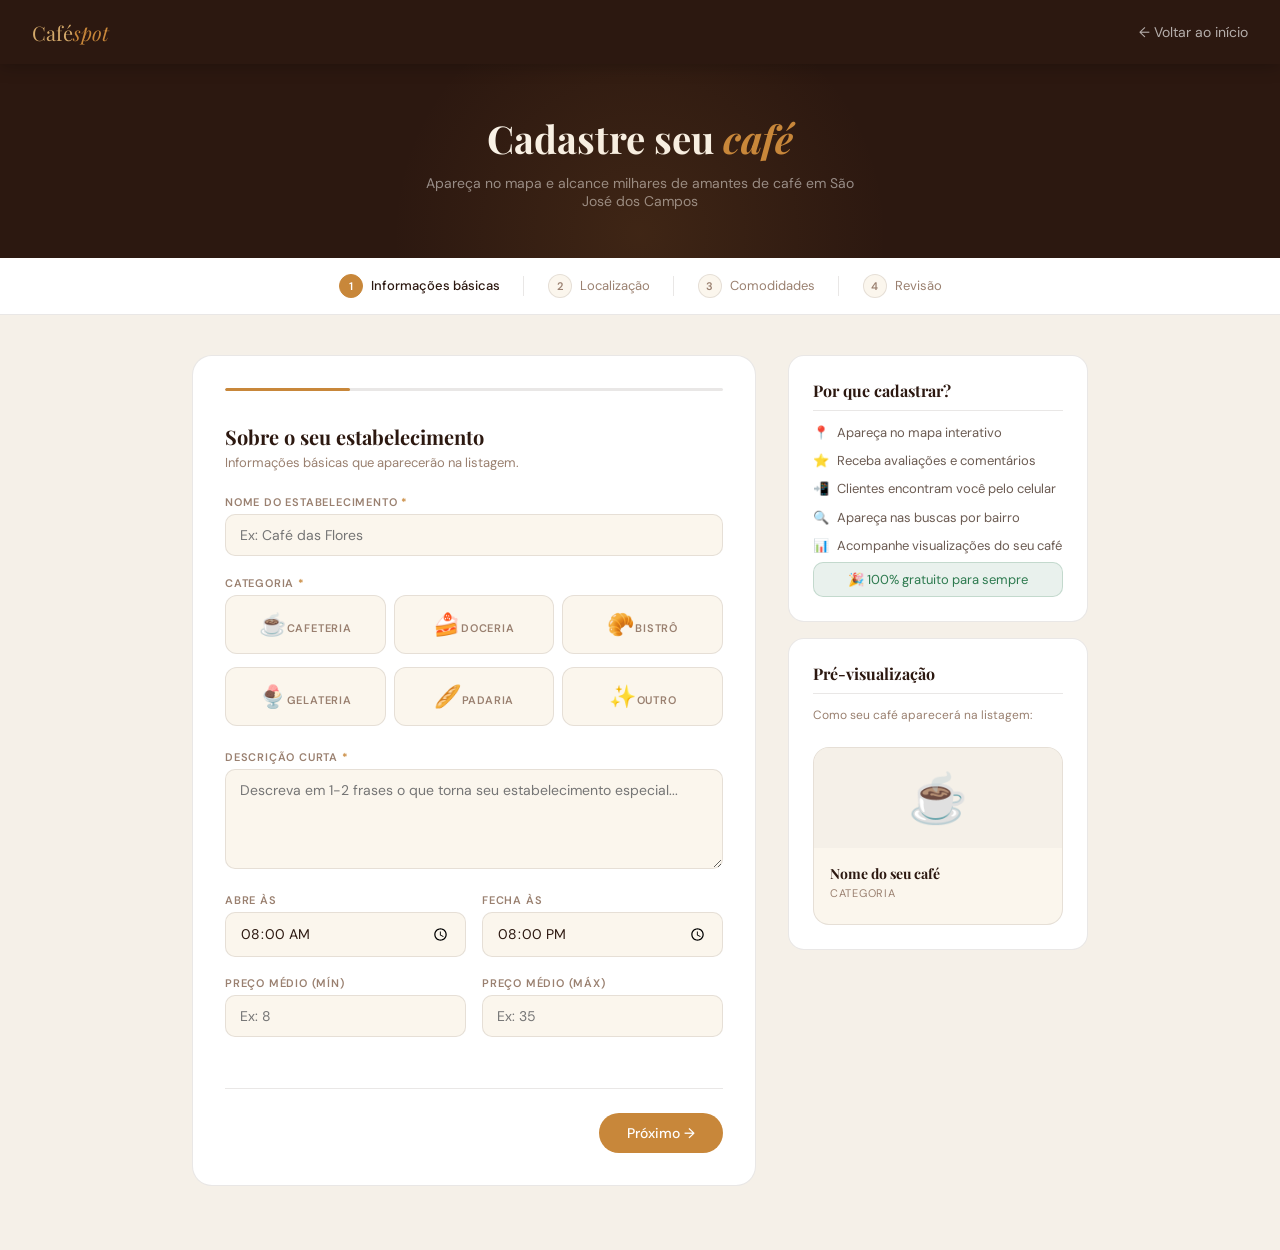
==== cadastro.html @ d33507e1 "joguei aqui algumas coisas deem uma olhada, podemos ver depois como organizar melhor o código, mas j" ====
<!DOCTYPE html>
<html lang="pt-BR">
<head>
  <meta charset="UTF-8"/>
  <meta name="viewport" content="width=device-width, initial-scale=1.0"/>
  <title>Amantes de Café — Cadastrar Café</title>
  <link href="https://fonts.googleapis.com/css2?family=Playfair+Display:ital,wght@0,400;0,700;1,400&family=DM+Sans:wght@300;400;500&display=swap" rel="stylesheet"/>
  <style>
    *, *::before, *::after { margin:0; padding:0; box-sizing:border-box; }
    :root {
      --cream:#F5F0E8; --espresso:#2C1810; --caramel:#C8873A;
      --latte:#D4A96A; --foam:#FBF6ED; --bark:#6B3D1E;
      --muted:#9A8070; --border:rgba(44,24,16,.10);
    }
    body { font-family:'DM Sans',sans-serif; background:var(--cream); color:var(--espresso); min-height:100vh; }

    /* HEADER */
    header {
      background:var(--espresso); height:64px; padding:0 2rem;
      display:flex; align-items:center; justify-content:space-between;
      position:sticky; top:0; z-index:100; box-shadow:0 2px 16px rgba(0,0,0,.25);
    }
    .logo { font-family:'Playfair Display',serif; font-size:20px; color:var(--latte); text-decoration:none; }
    .logo span { color:var(--caramel); font-style:italic; }
    .btn-back { color:rgba(255,255,255,.65); background:none; border:none; font-family:'DM Sans',sans-serif; font-size:14px; cursor:pointer; display:flex; align-items:center; gap:6px; transition:color .2s; text-decoration:none; }
    .btn-back:hover { color:var(--latte); }

    /* HERO */
    .page-hero {
      background:var(--espresso); padding:3rem 2rem;
      text-align:center; position:relative; overflow:hidden;
    }
    .page-hero::before {
      content:''; position:absolute; top:-80px; left:50%;
      transform:translateX(-50%); width:500px; height:500px;
      background:radial-gradient(circle,rgba(200,135,58,.12) 0%,transparent 70%);
      pointer-events:none;
    }
    .page-hero h1 { font-family:'Playfair Display',serif; font-size:clamp(1.6rem,4vw,2.4rem); color:var(--foam); margin-bottom:.6rem; }
    .page-hero h1 em { color:var(--caramel); font-style:italic; }
    .page-hero p   { color:rgba(255,255,255,.50); font-size:14px; max-width:440px; margin:0 auto; }

    /* STEPS */
    .steps-bar {
      background:#fff; border-bottom:1px solid var(--border);
      padding:1rem 2rem; display:flex; justify-content:center; gap:0;
    }
    .step {
      display:flex; align-items:center; gap:8px;
      font-size:13px; color:var(--muted); padding:0 1.5rem;
      position:relative;
    }
    .step:not(:last-child)::after {
      content:''; position:absolute; right:0; top:50%;
      transform:translateY(-50%); width:1px; height:20px;
      background:var(--border);
    }
    .step-num {
      width:24px; height:24px; border-radius:50%;
      display:flex; align-items:center; justify-content:center;
      font-size:11px; font-weight:600; flex-shrink:0;
      background:var(--foam); border:1px solid var(--border);
      color:var(--muted); transition:all .3s;
    }
    .step.active .step-num  { background:var(--caramel); color:#fff; border-color:var(--caramel); }
    .step.active            { color:var(--espresso); font-weight:500; }
    .step.done .step-num    { background:var(--bark); color:#fff; border-color:var(--bark); }

    /* LAYOUT */
    .page-layout {
      max-width:960px; margin:0 auto;
      padding:2.5rem 2rem 4rem;
      display:grid; grid-template-columns:1fr 300px; gap:2rem;
    }
    @media(max-width:740px){ .page-layout{ grid-template-columns:1fr; } }

    /* CARD DO FORM */
    .form-card {
      background:#fff; border:1px solid var(--border);
      border-radius:20px; padding:2rem; overflow:hidden;
    }

    /* Seções do form */
    .form-section { display:none; animation:fadeUp .3s ease; }
    .form-section.active { display:block; }
    .section-head { margin-bottom:1.5rem; }
    .section-head h2 { font-family:'Playfair Display',serif; font-size:1.25rem; margin-bottom:.3rem; }
    .section-head p  { font-size:13px; color:var(--muted); }

    /* Campos */
    .form-group { margin-bottom:1.2rem; }
    .form-group label { display:block; font-size:11px; font-weight:600; text-transform:uppercase; letter-spacing:.8px; color:var(--muted); margin-bottom:5px; }
    .form-group label span { color:var(--caramel); }
    .form-group input,
    .form-group select,
    .form-group textarea {
      width:100%; padding:11px 14px; border:1px solid var(--border);
      border-radius:10px; font-family:'DM Sans',sans-serif; font-size:14px;
      color:var(--espresso); background:var(--foam); outline:none;
      transition:border-color .2s, background .2s;
    }
    .form-group input:focus,
    .form-group select:focus,
    .form-group textarea:focus { border-color:var(--caramel); background:#fff; }
    .form-group textarea { resize:vertical; min-height:100px; }
    .form-group select    { appearance:none; cursor:pointer; background-image:url("data:image/svg+xml,%3Csvg xmlns='http://www.w3.org/2000/svg' width='12' height='8' viewBox='0 0 12 8'%3E%3Cpath d='M1 1l5 5 5-5' stroke='%239A8070' stroke-width='1.5' fill='none'/%3E%3C/svg%3E"); background-repeat:no-repeat; background-position:right 14px center; padding-right:36px; }

    .form-row   { display:grid; grid-template-columns:1fr 1fr; gap:1rem; }
    .form-row-3 { display:grid; grid-template-columns:1fr 1fr 1fr; gap:1rem; }
    @media(max-width:600px){ .form-row,.form-row-3{ grid-template-columns:1fr; } }

    /* Seletor de categoria */
    .cat-grid { display:grid; grid-template-columns:repeat(3,1fr); gap:8px; }
    .cat-opt  { display:none; }
    .cat-label {
      display:flex; flex-direction:column; align-items:center; gap:5px;
      padding:14px 10px; border-radius:12px; cursor:pointer;
      border:1px solid var(--border); background:var(--foam);
      font-size:12px; color:var(--muted); text-align:center;
      transition:all .2s; user-select:none;
    }
    .cat-label span { font-size:22px; }
    .cat-opt:checked + .cat-label {
      border-color:var(--caramel); background:rgba(200,135,58,.08);
      color:var(--espresso); font-weight:500;
    }

    /* Tags de comodidades */
    .tags-grid { display:flex; flex-wrap:wrap; gap:8px; }
    .tag-opt   { display:none; }
    .tag-label {
      padding:6px 14px; border-radius:20px; cursor:pointer;
      border:1px solid var(--border); background:var(--foam);
      font-size:12px; color:var(--muted);
      transition:all .2s; user-select:none;
    }
    .tag-opt:checked + .tag-label {
      background:var(--caramel); color:#fff; border-color:var(--caramel);
    }

    /* Preview card */
    .preview-card {
      background:var(--foam); border:1px solid var(--border);
      border-radius:16px; overflow:hidden; margin-top:1.5rem;
    }
    .preview-img {
      height:100px; display:flex; align-items:center; justify-content:center;
      font-size:3rem; background:var(--cream);
    }
    .preview-body { padding:1rem; }
    .preview-nome  { font-family:'Playfair Display',serif; font-size:14px; font-weight:700; }
    .preview-tipo  { font-size:11px; color:var(--muted); text-transform:uppercase; letter-spacing:.7px; margin:.2rem 0 .5rem; }
    .preview-tags  { display:flex; flex-wrap:wrap; gap:4px; }
    .preview-tag   { background:#fff; border:1px solid var(--border); padding:3px 8px; border-radius:10px; font-size:10px; color:var(--bark); }

    /* Navegação */
    .form-nav { display:flex; justify-content:space-between; align-items:center; margin-top:2rem; padding-top:1.5rem; border-top:1px solid var(--border); }
    .btn-prev { background:var(--foam); color:var(--espresso); border:1px solid var(--border); padding:11px 22px; border-radius:24px; font-size:14px; font-family:'DM Sans',sans-serif; cursor:pointer; transition:background .2s; }
    .btn-prev:hover { background:var(--cream); }
    .btn-next {
      background:var(--caramel); color:#fff; border:none;
      padding:11px 28px; border-radius:24px; font-size:14px;
      font-family:'DM Sans',sans-serif; font-weight:500; cursor:pointer;
      transition:background .2s, transform .15s;
    }
    .btn-next:hover { background:var(--bark); transform:scale(1.02); }

    /* Progresso */
    .progress-bar {
      height:3px; background:var(--border); border-radius:2px;
      margin-bottom:2rem; overflow:hidden;
    }
    .progress-fill {
      height:100%; background:var(--caramel);
      border-radius:2px; transition:width .4s ease;
    }

    /* SUCESSO */
    .success-screen {
      display:none; text-align:center; padding:2rem 1rem;
      animation:fadeUp .4s ease;
    }
    .success-screen.active { display:block; }
    .success-icon { font-size:4rem; margin-bottom:1rem; }
    .success-screen h2 { font-family:'Playfair Display',serif; font-size:1.6rem; margin-bottom:.6rem; }
    .success-screen p  { color:var(--muted); font-size:14px; line-height:1.7; margin-bottom:1.5rem; }
    .btn-home { background:var(--caramel); color:#fff; border:none; padding:12px 28px; border-radius:24px; font-size:14px; font-family:'DM Sans',sans-serif; font-weight:500; cursor:pointer; text-decoration:none; display:inline-block; transition:background .2s; }
    .btn-home:hover { background:var(--bark); }

    /* SIDEBAR */
    .sidebar-info { position:sticky; top:84px; }
    .info-box {
      background:#fff; border:1px solid var(--border);
      border-radius:16px; padding:1.5rem; margin-bottom:1rem;
    }
    .info-box h3 { font-family:'Playfair Display',serif; font-size:1rem; margin-bottom:.8rem; padding-bottom:.6rem; border-bottom:1px solid var(--border); }
    .info-list { list-style:none; display:flex; flex-direction:column; gap:.7rem; }
    .info-list li { display:flex; gap:8px; font-size:13px; color:#6B5B52; }
    .info-list li span:first-child { flex-shrink:0; }
    .free-badge {
      background:rgba(45,122,79,.1); color:#2D7A4F;
      border:1px solid rgba(45,122,79,.2);
      border-radius:10px; padding:8px 14px; font-size:13px;
      text-align:center; margin-top:.5rem;
    }

    @keyframes fadeUp { from{opacity:0;transform:translateY(12px)} to{opacity:1;transform:translateY(0)} }
  </style>
</head>
<body>

<header>
  <a href="cafespot.html" class="logo">Café<span>spot</span></a>
  <a href="cafespot.html" class="btn-back">← Voltar ao início</a>
</header>

<div class="page-hero">
  <h1>Cadastre seu <em>café</em></h1>
  <p>Apareça no mapa e alcance milhares de amantes de café em São José dos Campos</p>
</div>

<!-- STEPS -->
<div class="steps-bar">
  <div class="step active" id="step1-tab"><div class="step-num">1</div> Informações básicas</div>
  <div class="step"        id="step2-tab"><div class="step-num">2</div> Localização</div>
  <div class="step"        id="step3-tab"><div class="step-num">3</div> Comodidades</div>
  <div class="step"        id="step4-tab"><div class="step-num">4</div> Revisão</div>
</div>

<div class="page-layout">
  <div>
    <!-- CARD DO FORMULÁRIO -->
    <div class="form-card">

      <div class="progress-bar">
        <div class="progress-fill" id="progressFill" style="width:25%"></div>
      </div>

      <!-- ══ STEP 1: Básico ══ -->
      <div class="form-section active" id="sec1">
        <div class="section-head">
          <h2>Sobre o seu estabelecimento</h2>
          <p>Informações básicas que aparecerão na listagem.</p>
        </div>

        <div class="form-group">
          <label>Nome do estabelecimento <span>*</span></label>
          <input type="text" id="fNome" placeholder="Ex: Café das Flores" maxlength="60" oninput="atualizarPreview()"/>
        </div>

        <div class="form-group">
          <label>Categoria <span>*</span></label>
          <div class="cat-grid">
            <div><input class="cat-opt" type="radio" name="categoria" id="c1" value="cafe" onchange="atualizarPreview()"/><label class="cat-label" for="c1"><span>☕</span>Cafeteria</label></div>
            <div><input class="cat-opt" type="radio" name="categoria" id="c2" value="doceria" onchange="atualizarPreview()"/><label class="cat-label" for="c2"><span>🍰</span>Doceria</label></div>
            <div><input class="cat-opt" type="radio" name="categoria" id="c3" value="bistro" onchange="atualizarPreview()"/><label class="cat-label" for="c3"><span>🥐</span>Bistrô</label></div>
            <div><input class="cat-opt" type="radio" name="categoria" id="c4" value="gelato" onchange="atualizarPreview()"/><label class="cat-label" for="c4"><span>🍨</span>Gelateria</label></div>
            <div><input class="cat-opt" type="radio" name="categoria" id="c5" value="padaria" onchange="atualizarPreview()"/><label class="cat-label" for="c5"><span>🥖</span>Padaria</label></div>
            <div><input class="cat-opt" type="radio" name="categoria" id="c6" value="outro" onchange="atualizarPreview()"/><label class="cat-label" for="c6"><span>✨</span>Outro</label></div>
          </div>
        </div>

        <div class="form-group">
          <label>Descrição curta <span>*</span></label>
          <textarea id="fDesc" placeholder="Descreva em 1-2 frases o que torna seu estabelecimento especial..." maxlength="200" oninput="atualizarPreview()"></textarea>
        </div>

        <div class="form-row">
          <div class="form-group">
            <label>Abre às</label>
            <input type="time" id="fAbre" value="08:00"/>
          </div>
          <div class="form-group">
            <label>Fecha às</label>
            <input type="time" id="fFecha" value="20:00"/>
          </div>
        </div>

        <div class="form-row">
          <div class="form-group">
            <label>Preço médio (mín)</label>
            <input type="number" id="fPrecoMin" placeholder="Ex: 8" min="0"/>
          </div>
          <div class="form-group">
            <label>Preço médio (máx)</label>
            <input type="number" id="fPrecoMax" placeholder="Ex: 35" min="0"/>
          </div>
        </div>

        <div class="form-nav">
          <div></div>
          <button class="btn-next" onclick="irStep(2)">Próximo →</button>
        </div>
      </div>

      <!-- ══ STEP 2: Localização ══ -->
      <div class="form-section" id="sec2">
        <div class="section-head">
          <h2>Onde vocês estão?</h2>
          <p>Endereço e contato do estabelecimento.</p>
        </div>

        <div class="form-group">
          <label>Endereço completo <span>*</span></label>
          <input type="text" id="fEndereco" placeholder="Rua, número — bairro"/>
        </div>

        <div class="form-row">
          <div class="form-group">
            <label>Bairro <span>*</span></label>
            <input type="text" id="fBairro" placeholder="Ex: Centro"/>
          </div>
          <div class="form-group">
            <label>CEP</label>
            <input type="text" id="fCEP" placeholder="00000-000" maxlength="9" oninput="mascararCEP(this)"/>
          </div>
        </div>

        <div class="form-group">
          <label>WhatsApp / Telefone</label>
          <input type="tel" id="fTelefone" placeholder="(12) 99999-9999" maxlength="15" oninput="mascararTel(this)"/>
        </div>

        <div class="form-group">
          <label>Instagram</label>
          <input type="text" id="fInstagram" placeholder="@seucafe"/>
        </div>

        <div class="form-group">
          <label>Site / Link do cardápio</label>
          <input type="url" id="fSite" placeholder="https://..."/>
        </div>

        <div class="form-nav">
          <button class="btn-prev" onclick="irStep(1)">← Anterior</button>
          <button class="btn-next" onclick="irStep(3)">Próximo →</button>
        </div>
      </div>

      <!-- ══ STEP 3: Comodidades ══ -->
      <div class="form-section" id="sec3">
        <div class="section-head">
          <h2>Comodidades &amp; destaques</h2>
          <p>Selecione tudo que se aplica ao seu estabelecimento.</p>
        </div>

        <div class="form-group">
          <label>O que você oferece?</label>
          <div class="tags-grid" id="tagsGrid">
            <!-- gerado via JS -->
          </div>
        </div>

        <div class="form-group" style="margin-top:1.5rem">
          <label>Dias de funcionamento</label>
          <div class="tags-grid" id="diasGrid">
            <!-- gerado via JS -->
          </div>
        </div>

        <div class="form-nav">
          <button class="btn-prev" onclick="irStep(2)">← Anterior</button>
          <button class="btn-next" onclick="irStep(4)">Próximo →</button>
        </div>
      </div>

      <!-- ══ STEP 4: Revisão ══ -->
      <div class="form-section" id="sec4">
        <div class="section-head">
          <h2>Confirme as informações</h2>
          <p>Revise os dados antes de enviar o cadastro.</p>
        </div>

        <div id="resumo" style="background:var(--foam);border:1px solid var(--border);border-radius:14px;padding:1.5rem;font-size:14px;line-height:1.8;"></div>

        <div style="margin-top:1.2rem;padding:1rem;background:rgba(45,122,79,.06);border:1px solid rgba(45,122,79,.15);border-radius:10px;font-size:13px;color:#2D7A4F">
          ✅ Ao enviar, você confirma que as informações são verdadeiras e autoriza a exibição no Caféspot.
        </div>

        <div class="form-nav">
          <button class="btn-prev" onclick="irStep(3)">← Anterior</button>
          <button class="btn-next" onclick="enviarCadastro()" style="background:#2D7A4F">Enviar cadastro ✓</button>
        </div>
      </div>

      <!-- ══ SUCESSO ══ -->
      <div class="success-screen" id="successScreen">
        <div class="success-icon">☕</div>
        <h2>Cadastro enviado!</h2>
        <p>
          Obrigado por fazer parte do Caféspot!<br>
          Seu estabelecimento será analisado e aparecerá no mapa em breve.<br><br>
          <strong>Em um projeto real:</strong> os dados seriam salvos em um banco de dados e enviados por e-mail para aprovação.
        </p>
        <a href="cafespot.html" class="btn-home">Voltar ao início</a>
      </div>

    </div><!-- /form-card -->
  </div>

  <!-- SIDEBAR -->
  <div class="sidebar-info">
    <div class="info-box">
      <h3>Por que cadastrar?</h3>
      <ul class="info-list">
        <li><span>📍</span><span>Apareça no mapa interativo</span></li>
        <li><span>⭐</span><span>Receba avaliações e comentários</span></li>
        <li><span>📲</span><span>Clientes encontram você pelo celular</span></li>
        <li><span>🔍</span><span>Apareça nas buscas por bairro</span></li>
        <li><span>📊</span><span>Acompanhe visualizações do seu café</span></li>
      </ul>
      <div class="free-badge">🎉 100% gratuito para sempre</div>
    </div>

    <div class="info-box">
      <h3>Pré-visualização</h3>
      <p style="font-size:12px;color:var(--muted);margin-bottom:.8rem">Como seu café aparecerá na listagem:</p>
      <div class="preview-card">
        <div class="preview-img" id="prevImg">☕</div>
        <div class="preview-body">
          <div class="preview-nome" id="prevNome">Nome do seu café</div>
          <div class="preview-tipo" id="prevTipo">Categoria</div>
          <div class="preview-tags" id="prevTags"></div>
        </div>
      </div>
    </div>
  </div>
</div>

<script>
  /* ── Dados das tags ── */
  const TAGS_OPCOES = [
    'Wi-Fi','Coworking','Pet Friendly','Estacionamento','Acessível',
    'Ar-condicionado','Espaço ao ar livre','Live Music','Vegan Options',
    'Sem Glúten','Sem Lactose','Café Especial','Aceita Reserva','Delivery',
    'Take Away','Aceita Cartão','Pix','Encomendas',
  ];
  const DIAS_OPCOES = ['Seg','Ter','Qua','Qui','Sex','Sáb','Dom'];
  const EMOJI_MAP   = { cafe:'☕', doceria:'🍰', bistro:'🥐', gelato:'🍨', padaria:'🥖', outro:'✨' };
  const TIPO_MAP    = { cafe:'Cafeteria', doceria:'Doceria', bistro:'Bistrô', gelato:'Gelateria', padaria:'Padaria', outro:'Outro' };

  let stepAtual = 1;

  /* Gera tags */
  document.getElementById('tagsGrid').innerHTML = TAGS_OPCOES.map((t,i) => `
    <div>
      <input class="tag-opt" type="checkbox" id="tag${i}" value="${t}" onchange="atualizarPreview()"/>
      <label class="tag-label" for="tag${i}">${t}</label>
    </div>
  `).join('');

  document.getElementById('diasGrid').innerHTML = DIAS_OPCOES.map((d,i) => `
    <div>
      <input class="tag-opt" type="checkbox" id="dia${i}" value="${d}"/>
      <label class="tag-label" for="dia${i}">${d}</label>
    </div>
  `).join('');

  /* ── Navegar entre steps ── */
  function irStep(n) {
    if (n > stepAtual && !validarStep(stepAtual)) return;

    /* Atualiza classes dos steps */
    for (let i = 1; i <= 4; i++) {
      const tab = document.getElementById(`step${i}-tab`);
      tab.className = 'step' + (i === n ? ' active' : i < n ? ' done' : '');
      if (i < n) tab.querySelector('.step-num').textContent = '✓';
      else       tab.querySelector('.step-num').textContent = i;
    }

    /* Mostra seção */
    document.querySelectorAll('.form-section').forEach(s => s.classList.remove('active'));
    document.getElementById(`sec${n}`).classList.add('active');

    /* Progresso */
    document.getElementById('progressFill').style.width = (n / 4 * 100) + '%';

    /* Se step 4, monta resumo */
    if (n === 4) montarResumo();

    stepAtual = n;
    window.scrollTo({ top: 0, behavior: 'smooth' });
  }

  /* ── Validação por step ── */
  function validarStep(n) {
    if (n === 1) {
      if (!document.getElementById('fNome').value.trim()) {
        alert('Por favor, informe o nome do estabelecimento.'); return false;
      }
      if (!document.querySelector('input[name="categoria"]:checked')) {
        alert('Selecione uma categoria.'); return false;
      }
      if (!document.getElementById('fDesc').value.trim()) {
        alert('Escreva uma descrição curta.'); return false;
      }
    }
    if (n === 2) {
      if (!document.getElementById('fEndereco').value.trim()) {
        alert('Informe o endereço.'); return false;
      }
      if (!document.getElementById('fBairro').value.trim()) {
        alert('Informe o bairro.'); return false;
      }
    }
    return true;
  }

  /* ── Resumo no step 4 ── */
  function montarResumo() {
    const cat  = document.querySelector('input[name="categoria"]:checked');
    const tags = [...document.querySelectorAll('#tagsGrid input:checked')].map(t => t.value);
    const dias = [...document.querySelectorAll('#diasGrid input:checked')].map(d => d.value);
    const min  = document.getElementById('fPrecoMin').value;
    const max  = document.getElementById('fPrecoMax').value;

    document.getElementById('resumo').innerHTML = `
      <div style="display:grid;grid-template-columns:1fr 1fr;gap:1rem">
        <div><strong>Nome:</strong><br>${document.getElementById('fNome').value}</div>
        <div><strong>Categoria:</strong><br>${cat ? TIPO_MAP[cat.value] : '—'}</div>
        <div><strong>Endereço:</strong><br>${document.getElementById('fEndereco').value || '—'}</div>
        <div><strong>Bairro:</strong><br>${document.getElementById('fBairro').value || '—'}</div>
        <div><strong>Horário:</strong><br>${document.getElementById('fAbre').value} às ${document.getElementById('fFecha').value}</div>
        <div><strong>Preço:</strong><br>R$ ${min||'?'}–${max||'?'}</div>
        <div><strong>WhatsApp:</strong><br>${document.getElementById('fTelefone').value || '—'}</div>
        <div><strong>Instagram:</strong><br>${document.getElementById('fInstagram').value || '—'}</div>
      </div>
      ${tags.length ? `<div style="margin-top:1rem"><strong>Comodidades:</strong><br>${tags.join(', ')}</div>` : ''}
      ${dias.length ? `<div style="margin-top:.6rem"><strong>Dias:</strong> ${dias.join(', ')}</div>` : ''}
      <div style="margin-top:.8rem"><strong>Descrição:</strong><br>${document.getElementById('fDesc').value}</div>
    `;
  }

  /* ── Pré-visualização ao vivo ── */
  function atualizarPreview() {
    const nome = document.getElementById('fNome').value || 'Nome do seu café';
    const cat  = document.querySelector('input[name="categoria"]:checked');
    const tags = [...document.querySelectorAll('#tagsGrid input:checked')].map(t => t.value).slice(0,3);

    document.getElementById('prevNome').textContent = nome;

    if (cat) {
      document.getElementById('prevImg').textContent = EMOJI_MAP[cat.value];
      document.getElementById('prevTipo').textContent = TIPO_MAP[cat.value];
    }

    document.getElementById('prevTags').innerHTML = tags
      .map(t => `<span class="preview-tag">${t}</span>`).join('');
  }

  /* ── Envio final ── */
  function enviarCadastro() {
    /* Oculta steps e form nav, mostra sucesso */
    document.querySelectorAll('.form-section').forEach(s => s.classList.remove('active'));
    document.getElementById('progressFill').style.width = '100%';
    document.querySelectorAll('.step').forEach(s => {
      s.classList.add('done');
      s.classList.remove('active');
    });
    document.getElementById('successScreen').classList.add('active');
    window.scrollTo({ top: 0, behavior: 'smooth' });
  }

  /* ── Máscaras ── */
  function mascararCEP(el) {
    let v = el.value.replace(/\D/g,'').slice(0,8);
    if (v.length > 5) v = v.slice(0,5) + '-' + v.slice(5);
    el.value = v;
  }
  function mascararTel(el) {
    let v = el.value.replace(/\D/g,'').slice(0,11);
    if (v.length > 2)  v = '(' + v.slice(0,2) + ') ' + v.slice(2);
    if (v.length > 10) v = v.slice(0,10) + '-' + v.slice(10);
    el.value = v;
  }
</script>
</body>
</html>
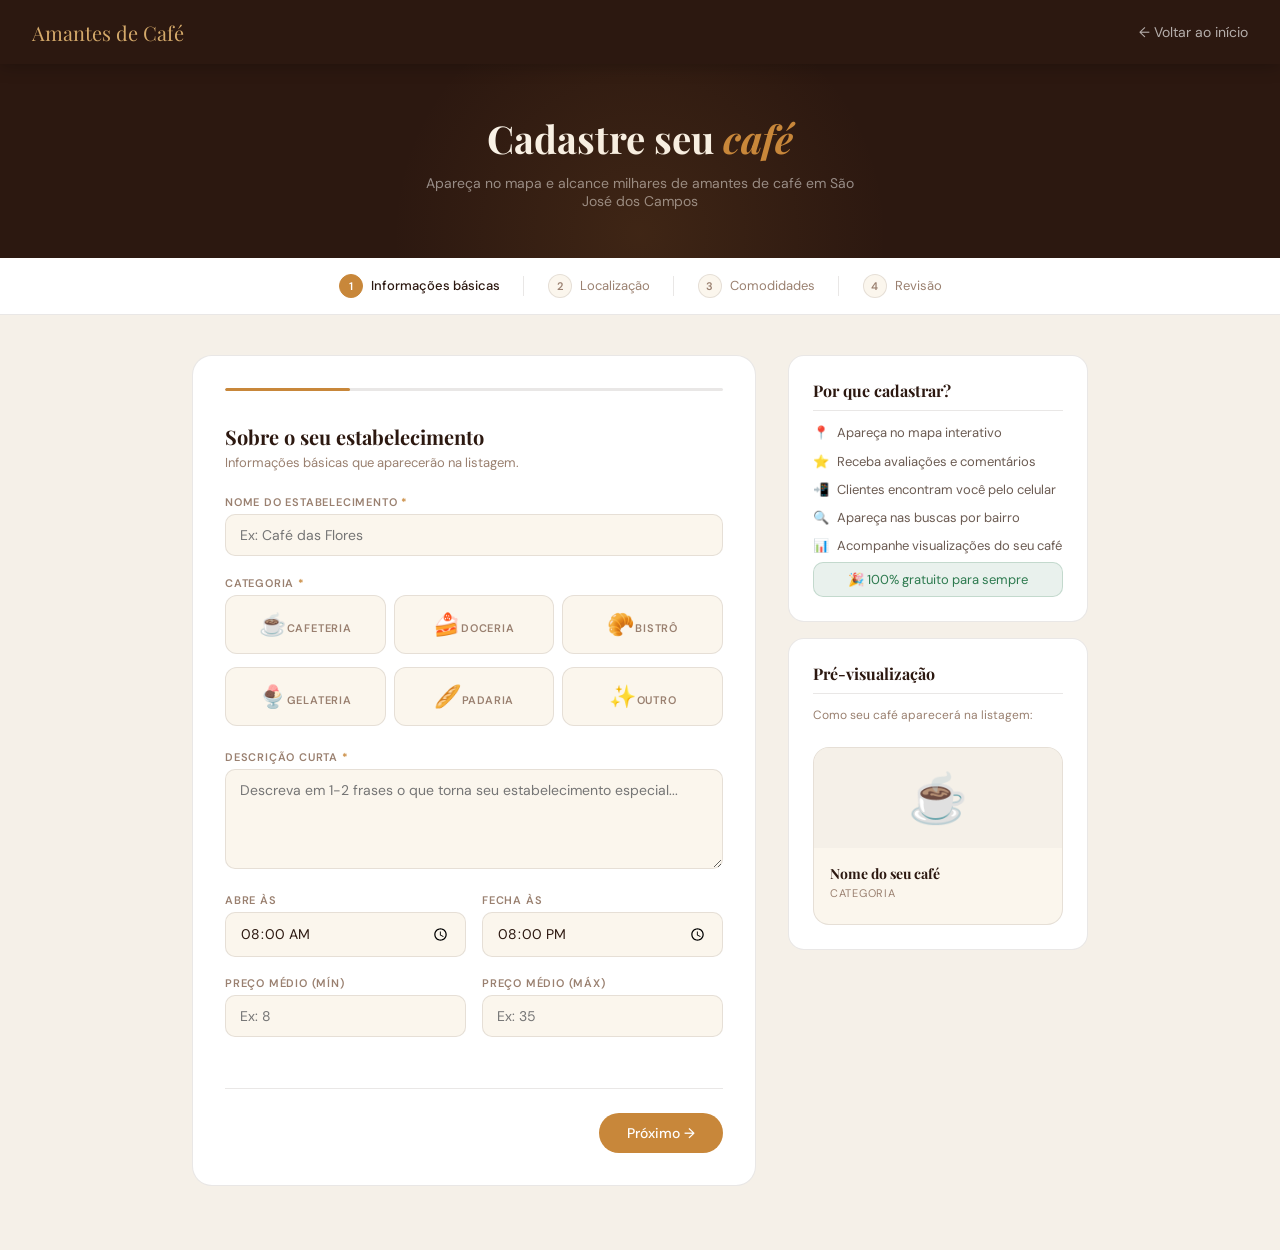
==== commit 65954228: "edicoes separei o css e js de cada parte" ====
--- a/cadastro.html
+++ b/cadastro.html
@@ -1,578 +1,258 @@
 <!DOCTYPE html>
 <html lang="pt-BR">
+
 <head>
-  <meta charset="UTF-8"/>
-  <meta name="viewport" content="width=device-width, initial-scale=1.0"/>
+  <meta charset="UTF-8" />
+  <meta name="viewport" content="width=device-width, initial-scale=1.0" />
   <title>Amantes de Café — Cadastrar Café</title>
-  <link href="https://fonts.googleapis.com/css2?family=Playfair+Display:ital,wght@0,400;0,700;1,400&family=DM+Sans:wght@300;400;500&display=swap" rel="stylesheet"/>
-  <style>
-    *, *::before, *::after { margin:0; padding:0; box-sizing:border-box; }
-    :root {
-      --cream:#F5F0E8; --espresso:#2C1810; --caramel:#C8873A;
-      --latte:#D4A96A; --foam:#FBF6ED; --bark:#6B3D1E;
-      --muted:#9A8070; --border:rgba(44,24,16,.10);
-    }
-    body { font-family:'DM Sans',sans-serif; background:var(--cream); color:var(--espresso); min-height:100vh; }
-
-    /* HEADER */
-    header {
-      background:var(--espresso); height:64px; padding:0 2rem;
-      display:flex; align-items:center; justify-content:space-between;
-      position:sticky; top:0; z-index:100; box-shadow:0 2px 16px rgba(0,0,0,.25);
-    }
-    .logo { font-family:'Playfair Display',serif; font-size:20px; color:var(--latte); text-decoration:none; }
-    .logo span { color:var(--caramel); font-style:italic; }
-    .btn-back { color:rgba(255,255,255,.65); background:none; border:none; font-family:'DM Sans',sans-serif; font-size:14px; cursor:pointer; display:flex; align-items:center; gap:6px; transition:color .2s; text-decoration:none; }
-    .btn-back:hover { color:var(--latte); }
-
-    /* HERO */
-    .page-hero {
-      background:var(--espresso); padding:3rem 2rem;
-      text-align:center; position:relative; overflow:hidden;
-    }
-    .page-hero::before {
-      content:''; position:absolute; top:-80px; left:50%;
-      transform:translateX(-50%); width:500px; height:500px;
-      background:radial-gradient(circle,rgba(200,135,58,.12) 0%,transparent 70%);
-      pointer-events:none;
-    }
-    .page-hero h1 { font-family:'Playfair Display',serif; font-size:clamp(1.6rem,4vw,2.4rem); color:var(--foam); margin-bottom:.6rem; }
-    .page-hero h1 em { color:var(--caramel); font-style:italic; }
-    .page-hero p   { color:rgba(255,255,255,.50); font-size:14px; max-width:440px; margin:0 auto; }
-
-    /* STEPS */
-    .steps-bar {
-      background:#fff; border-bottom:1px solid var(--border);
-      padding:1rem 2rem; display:flex; justify-content:center; gap:0;
-    }
-    .step {
-      display:flex; align-items:center; gap:8px;
-      font-size:13px; color:var(--muted); padding:0 1.5rem;
-      position:relative;
-    }
-    .step:not(:last-child)::after {
-      content:''; position:absolute; right:0; top:50%;
-      transform:translateY(-50%); width:1px; height:20px;
-      background:var(--border);
-    }
-    .step-num {
-      width:24px; height:24px; border-radius:50%;
-      display:flex; align-items:center; justify-content:center;
-      font-size:11px; font-weight:600; flex-shrink:0;
-      background:var(--foam); border:1px solid var(--border);
-      color:var(--muted); transition:all .3s;
-    }
-    .step.active .step-num  { background:var(--caramel); color:#fff; border-color:var(--caramel); }
-    .step.active            { color:var(--espresso); font-weight:500; }
-    .step.done .step-num    { background:var(--bark); color:#fff; border-color:var(--bark); }
-
-    /* LAYOUT */
-    .page-layout {
-      max-width:960px; margin:0 auto;
-      padding:2.5rem 2rem 4rem;
-      display:grid; grid-template-columns:1fr 300px; gap:2rem;
-    }
-    @media(max-width:740px){ .page-layout{ grid-template-columns:1fr; } }
-
-    /* CARD DO FORM */
-    .form-card {
-      background:#fff; border:1px solid var(--border);
-      border-radius:20px; padding:2rem; overflow:hidden;
-    }
-
-    /* Seções do form */
-    .form-section { display:none; animation:fadeUp .3s ease; }
-    .form-section.active { display:block; }
-    .section-head { margin-bottom:1.5rem; }
-    .section-head h2 { font-family:'Playfair Display',serif; font-size:1.25rem; margin-bottom:.3rem; }
-    .section-head p  { font-size:13px; color:var(--muted); }
-
-    /* Campos */
-    .form-group { margin-bottom:1.2rem; }
-    .form-group label { display:block; font-size:11px; font-weight:600; text-transform:uppercase; letter-spacing:.8px; color:var(--muted); margin-bottom:5px; }
-    .form-group label span { color:var(--caramel); }
-    .form-group input,
-    .form-group select,
-    .form-group textarea {
-      width:100%; padding:11px 14px; border:1px solid var(--border);
-      border-radius:10px; font-family:'DM Sans',sans-serif; font-size:14px;
-      color:var(--espresso); background:var(--foam); outline:none;
-      transition:border-color .2s, background .2s;
-    }
-    .form-group input:focus,
-    .form-group select:focus,
-    .form-group textarea:focus { border-color:var(--caramel); background:#fff; }
-    .form-group textarea { resize:vertical; min-height:100px; }
-    .form-group select    { appearance:none; cursor:pointer; background-image:url("data:image/svg+xml,%3Csvg xmlns='http://www.w3.org/2000/svg' width='12' height='8' viewBox='0 0 12 8'%3E%3Cpath d='M1 1l5 5 5-5' stroke='%239A8070' stroke-width='1.5' fill='none'/%3E%3C/svg%3E"); background-repeat:no-repeat; background-position:right 14px center; padding-right:36px; }
-
-    .form-row   { display:grid; grid-template-columns:1fr 1fr; gap:1rem; }
-    .form-row-3 { display:grid; grid-template-columns:1fr 1fr 1fr; gap:1rem; }
-    @media(max-width:600px){ .form-row,.form-row-3{ grid-template-columns:1fr; } }
-
-    /* Seletor de categoria */
-    .cat-grid { display:grid; grid-template-columns:repeat(3,1fr); gap:8px; }
-    .cat-opt  { display:none; }
-    .cat-label {
-      display:flex; flex-direction:column; align-items:center; gap:5px;
-      padding:14px 10px; border-radius:12px; cursor:pointer;
-      border:1px solid var(--border); background:var(--foam);
-      font-size:12px; color:var(--muted); text-align:center;
-      transition:all .2s; user-select:none;
-    }
-    .cat-label span { font-size:22px; }
-    .cat-opt:checked + .cat-label {
-      border-color:var(--caramel); background:rgba(200,135,58,.08);
-      color:var(--espresso); font-weight:500;
-    }
-
-    /* Tags de comodidades */
-    .tags-grid { display:flex; flex-wrap:wrap; gap:8px; }
-    .tag-opt   { display:none; }
-    .tag-label {
-      padding:6px 14px; border-radius:20px; cursor:pointer;
-      border:1px solid var(--border); background:var(--foam);
-      font-size:12px; color:var(--muted);
-      transition:all .2s; user-select:none;
-    }
-    .tag-opt:checked + .tag-label {
-      background:var(--caramel); color:#fff; border-color:var(--caramel);
-    }
-
-    /* Preview card */
-    .preview-card {
-      background:var(--foam); border:1px solid var(--border);
-      border-radius:16px; overflow:hidden; margin-top:1.5rem;
-    }
-    .preview-img {
-      height:100px; display:flex; align-items:center; justify-content:center;
-      font-size:3rem; background:var(--cream);
-    }
-    .preview-body { padding:1rem; }
-    .preview-nome  { font-family:'Playfair Display',serif; font-size:14px; font-weight:700; }
-    .preview-tipo  { font-size:11px; color:var(--muted); text-transform:uppercase; letter-spacing:.7px; margin:.2rem 0 .5rem; }
-    .preview-tags  { display:flex; flex-wrap:wrap; gap:4px; }
-    .preview-tag   { background:#fff; border:1px solid var(--border); padding:3px 8px; border-radius:10px; font-size:10px; color:var(--bark); }
-
-    /* Navegação */
-    .form-nav { display:flex; justify-content:space-between; align-items:center; margin-top:2rem; padding-top:1.5rem; border-top:1px solid var(--border); }
-    .btn-prev { background:var(--foam); color:var(--espresso); border:1px solid var(--border); padding:11px 22px; border-radius:24px; font-size:14px; font-family:'DM Sans',sans-serif; cursor:pointer; transition:background .2s; }
-    .btn-prev:hover { background:var(--cream); }
-    .btn-next {
-      background:var(--caramel); color:#fff; border:none;
-      padding:11px 28px; border-radius:24px; font-size:14px;
-      font-family:'DM Sans',sans-serif; font-weight:500; cursor:pointer;
-      transition:background .2s, transform .15s;
-    }
-    .btn-next:hover { background:var(--bark); transform:scale(1.02); }
-
-    /* Progresso */
-    .progress-bar {
-      height:3px; background:var(--border); border-radius:2px;
-      margin-bottom:2rem; overflow:hidden;
-    }
-    .progress-fill {
-      height:100%; background:var(--caramel);
-      border-radius:2px; transition:width .4s ease;
-    }
-
-    /* SUCESSO */
-    .success-screen {
-      display:none; text-align:center; padding:2rem 1rem;
-      animation:fadeUp .4s ease;
-    }
-    .success-screen.active { display:block; }
-    .success-icon { font-size:4rem; margin-bottom:1rem; }
-    .success-screen h2 { font-family:'Playfair Display',serif; font-size:1.6rem; margin-bottom:.6rem; }
-    .success-screen p  { color:var(--muted); font-size:14px; line-height:1.7; margin-bottom:1.5rem; }
-    .btn-home { background:var(--caramel); color:#fff; border:none; padding:12px 28px; border-radius:24px; font-size:14px; font-family:'DM Sans',sans-serif; font-weight:500; cursor:pointer; text-decoration:none; display:inline-block; transition:background .2s; }
-    .btn-home:hover { background:var(--bark); }
-
-    /* SIDEBAR */
-    .sidebar-info { position:sticky; top:84px; }
-    .info-box {
-      background:#fff; border:1px solid var(--border);
-      border-radius:16px; padding:1.5rem; margin-bottom:1rem;
-    }
-    .info-box h3 { font-family:'Playfair Display',serif; font-size:1rem; margin-bottom:.8rem; padding-bottom:.6rem; border-bottom:1px solid var(--border); }
-    .info-list { list-style:none; display:flex; flex-direction:column; gap:.7rem; }
-    .info-list li { display:flex; gap:8px; font-size:13px; color:#6B5B52; }
-    .info-list li span:first-child { flex-shrink:0; }
-    .free-badge {
-      background:rgba(45,122,79,.1); color:#2D7A4F;
-      border:1px solid rgba(45,122,79,.2);
-      border-radius:10px; padding:8px 14px; font-size:13px;
-      text-align:center; margin-top:.5rem;
-    }
-
-    @keyframes fadeUp { from{opacity:0;transform:translateY(12px)} to{opacity:1;transform:translateY(0)} }
-  </style>
+  <link rel="stylesheet" href="css/cadastro.css" />
+  <link
+    href="https://fonts.googleapis.com/css2?family=Playfair+Display:ital,wght@0,400;0,700;1,400&family=DM+Sans:wght@300;400;500&display=swap"
+    rel="stylesheet" />
 </head>
+
 <body>
 
-<header>
-  <a href="cafespot.html" class="logo">Café<span>spot</span></a>
-  <a href="cafespot.html" class="btn-back">← Voltar ao início</a>
-</header>
-
-<div class="page-hero">
-  <h1>Cadastre seu <em>café</em></h1>
-  <p>Apareça no mapa e alcance milhares de amantes de café em São José dos Campos</p>
-</div>
-
-<!-- STEPS -->
-<div class="steps-bar">
-  <div class="step active" id="step1-tab"><div class="step-num">1</div> Informações básicas</div>
-  <div class="step"        id="step2-tab"><div class="step-num">2</div> Localização</div>
-  <div class="step"        id="step3-tab"><div class="step-num">3</div> Comodidades</div>
-  <div class="step"        id="step4-tab"><div class="step-num">4</div> Revisão</div>
-</div>
-
-<div class="page-layout">
-  <div>
-    <!-- CARD DO FORMULÁRIO -->
-    <div class="form-card">
-
-      <div class="progress-bar">
-        <div class="progress-fill" id="progressFill" style="width:25%"></div>
+  <header>
+    <a href="index.php" class="logo">Amantes de Café</a>
+    <a href="index.php" class="btn-back">← Voltar ao início</a>
+  </header>
+
+  <div class="page-hero">
+    <h1>Cadastre seu <em>café</em></h1>
+    <p>Apareça no mapa e alcance milhares de amantes de café em São José dos Campos</p>
+  </div>
+
+  <!-- STEPS -->
+  <div class="steps-bar">
+    <div class="step active" id="step1-tab">
+      <div class="step-num">1</div> Informações básicas
+    </div>
+    <div class="step" id="step2-tab">
+      <div class="step-num">2</div> Localização
+    </div>
+    <div class="step" id="step3-tab">
+      <div class="step-num">3</div> Comodidades
+    </div>
+    <div class="step" id="step4-tab">
+      <div class="step-num">4</div> Revisão
+    </div>
+  </div>
+
+  <div class="page-layout">
+    <div>
+      <!-- CARD DO FORMULÁRIO -->
+      <div class="form-card">
+
+        <div class="progress-bar">
+          <div class="progress-fill" id="progressFill" style="width:25%"></div>
+        </div>
+
+        <!-- ══ STEP 1: Básico ══ -->
+        <div class="form-section active" id="sec1">
+          <div class="section-head">
+            <h2>Sobre o seu estabelecimento</h2>
+            <p>Informações básicas que aparecerão na listagem.</p>
+          </div>
+
+          <div class="form-group">
+            <label>Nome do estabelecimento <span>*</span></label>
+            <input type="text" id="fNome" placeholder="Ex: Café das Flores" maxlength="60"
+              oninput="atualizarPreview()" />
+          </div>
+
+          <div class="form-group">
+            <label>Categoria <span>*</span></label>
+            <div class="cat-grid">
+              <div><input class="cat-opt" type="radio" name="categoria" id="c1" value="cafe"
+                  onchange="atualizarPreview()" /><label class="cat-label" for="c1"><span>☕</span>Cafeteria</label>
+              </div>
+              <div><input class="cat-opt" type="radio" name="categoria" id="c2" value="doceria"
+                  onchange="atualizarPreview()" /><label class="cat-label" for="c2"><span>🍰</span>Doceria</label></div>
+              <div><input class="cat-opt" type="radio" name="categoria" id="c3" value="bistro"
+                  onchange="atualizarPreview()" /><label class="cat-label" for="c3"><span>🥐</span>Bistrô</label></div>
+              <div><input class="cat-opt" type="radio" name="categoria" id="c4" value="gelato"
+                  onchange="atualizarPreview()" /><label class="cat-label" for="c4"><span>🍨</span>Gelateria</label>
+              </div>
+              <div><input class="cat-opt" type="radio" name="categoria" id="c5" value="padaria"
+                  onchange="atualizarPreview()" /><label class="cat-label" for="c5"><span>🥖</span>Padaria</label></div>
+              <div><input class="cat-opt" type="radio" name="categoria" id="c6" value="outro"
+                  onchange="atualizarPreview()" /><label class="cat-label" for="c6"><span>✨</span>Outro</label></div>
+            </div>
+          </div>
+
+          <div class="form-group">
+            <label>Descrição curta <span>*</span></label>
+            <textarea id="fDesc" placeholder="Descreva em 1-2 frases o que torna seu estabelecimento especial..."
+              maxlength="200" oninput="atualizarPreview()"></textarea>
+          </div>
+
+          <div class="form-row">
+            <div class="form-group">
+              <label>Abre às</label>
+              <input type="time" id="fAbre" value="08:00" />
+            </div>
+            <div class="form-group">
+              <label>Fecha às</label>
+              <input type="time" id="fFecha" value="20:00" />
+            </div>
+          </div>
+
+          <div class="form-row">
+            <div class="form-group">
+              <label>Preço médio (mín)</label>
+              <input type="number" id="fPrecoMin" placeholder="Ex: 8" min="0" />
+            </div>
+            <div class="form-group">
+              <label>Preço médio (máx)</label>
+              <input type="number" id="fPrecoMax" placeholder="Ex: 35" min="0" />
+            </div>
+          </div>
+
+          <div class="form-nav">
+            <div></div>
+            <button class="btn-next" onclick="irStep(2)">Próximo →</button>
+          </div>
+        </div>
+
+        <!-- ══ STEP 2: Localização ══ -->
+        <div class="form-section" id="sec2">
+          <div class="section-head">
+            <h2>Onde vocês estão?</h2>
+            <p>Endereço e contato do estabelecimento.</p>
+          </div>
+
+          <div class="form-group">
+            <label>Endereço completo <span>*</span></label>
+            <input type="text" id="fEndereco" placeholder="Rua, número — bairro" />
+          </div>
+
+          <div class="form-row">
+            <div class="form-group">
+              <label>Bairro <span>*</span></label>
+              <input type="text" id="fBairro" placeholder="Ex: Centro" />
+            </div>
+            <div class="form-group">
+              <label>CEP</label>
+              <input type="text" id="fCEP" placeholder="00000-000" maxlength="9" oninput="mascararCEP(this)" />
+            </div>
+          </div>
+
+          <div class="form-group">
+            <label>WhatsApp / Telefone</label>
+            <input type="tel" id="fTelefone" placeholder="(12) 99999-9999" maxlength="15" oninput="mascararTel(this)" />
+          </div>
+
+          <div class="form-group">
+            <label>Instagram</label>
+            <input type="text" id="fInstagram" placeholder="@seucafe" />
+          </div>
+
+          <div class="form-group">
+            <label>Site / Link do cardápio</label>
+            <input type="url" id="fSite" placeholder="https://..." />
+          </div>
+
+          <div class="form-nav">
+            <button class="btn-prev" onclick="irStep(1)">← Anterior</button>
+            <button class="btn-next" onclick="irStep(3)">Próximo →</button>
+          </div>
+        </div>
+
+        <!-- ══ STEP 3: Comodidades ══ -->
+        <div class="form-section" id="sec3">
+          <div class="section-head">
+            <h2>Comodidades &amp; destaques</h2>
+            <p>Selecione tudo que se aplica ao seu estabelecimento.</p>
+          </div>
+
+          <div class="form-group">
+            <label>O que você oferece?</label>
+            <div class="tags-grid" id="tagsGrid">
+              <!-- gerado via JS -->
+            </div>
+          </div>
+
+          <div class="form-group" style="margin-top:1.5rem">
+            <label>Dias de funcionamento</label>
+            <div class="tags-grid" id="diasGrid">
+              <!-- gerado via JS -->
+            </div>
+          </div>
+
+          <div class="form-nav">
+            <button class="btn-prev" onclick="irStep(2)">← Anterior</button>
+            <button class="btn-next" onclick="irStep(4)">Próximo →</button>
+          </div>
+        </div>
+
+        <!-- ══ STEP 4: Revisão ══ -->
+        <div class="form-section" id="sec4">
+          <div class="section-head">
+            <h2>Confirme as informações</h2>
+            <p>Revise os dados antes de enviar o cadastro.</p>
+          </div>
+
+          <div id="resumo"
+            style="background:var(--foam);border:1px solid var(--border);border-radius:14px;padding:1.5rem;font-size:14px;line-height:1.8;">
+          </div>
+
+          <div
+            style="margin-top:1.2rem;padding:1rem;background:rgba(45,122,79,.06);border:1px solid rgba(45,122,79,.15);border-radius:10px;font-size:13px;color:#2D7A4F">
+            ✅ Ao enviar, você confirma que as informações são verdadeiras e autoriza a exibição no Amantes de Café.
+          </div>
+
+          <div class="form-nav">
+            <button class="btn-prev" onclick="irStep(3)">← Anterior</button>
+            <button class="btn-next" onclick="enviarCadastro()" style="background:#2D7A4F">Enviar cadastro ✓</button>
+          </div>
+        </div>
+
+        <!-- ══ SUCESSO ══ -->
+        <div class="success-screen" id="successScreen">
+          <div class="success-icon">☕</div>
+          <h2>Cadastro enviado!</h2>
+          <p>
+            Obrigado por fazer parte do Amantes de Café!<br>
+            Seu estabelecimento será analisado e aparecerá no mapa em breve.<br><br>
+            <strong>Em um projeto real:</strong> os dados seriam salvos em um banco de dados e enviados por e-mail para
+            aprovação.
+          </p>
+          <a href="index.php" class="btn-home">Voltar ao início</a>
+        </div>
+
+      </div><!-- /form-card -->
+    </div>
+
+    <!-- SIDEBAR -->
+    <div class="sidebar-info">
+      <div class="info-box">
+        <h3>Por que cadastrar?</h3>
+        <ul class="info-list">
+          <li><span>📍</span><span>Apareça no mapa interativo</span></li>
+          <li><span>⭐</span><span>Receba avaliações e comentários</span></li>
+          <li><span>📲</span><span>Clientes encontram você pelo celular</span></li>
+          <li><span>🔍</span><span>Apareça nas buscas por bairro</span></li>
+          <li><span>📊</span><span>Acompanhe visualizações do seu café</span></li>
+        </ul>
+        <div class="free-badge">🎉 100% gratuito para sempre</div>
       </div>
 
-      <!-- ══ STEP 1: Básico ══ -->
-      <div class="form-section active" id="sec1">
-        <div class="section-head">
-          <h2>Sobre o seu estabelecimento</h2>
-          <p>Informações básicas que aparecerão na listagem.</p>
-        </div>
-
-        <div class="form-group">
-          <label>Nome do estabelecimento <span>*</span></label>
-          <input type="text" id="fNome" placeholder="Ex: Café das Flores" maxlength="60" oninput="atualizarPreview()"/>
-        </div>
-
-        <div class="form-group">
-          <label>Categoria <span>*</span></label>
-          <div class="cat-grid">
-            <div><input class="cat-opt" type="radio" name="categoria" id="c1" value="cafe" onchange="atualizarPreview()"/><label class="cat-label" for="c1"><span>☕</span>Cafeteria</label></div>
-            <div><input class="cat-opt" type="radio" name="categoria" id="c2" value="doceria" onchange="atualizarPreview()"/><label class="cat-label" for="c2"><span>🍰</span>Doceria</label></div>
-            <div><input class="cat-opt" type="radio" name="categoria" id="c3" value="bistro" onchange="atualizarPreview()"/><label class="cat-label" for="c3"><span>🥐</span>Bistrô</label></div>
-            <div><input class="cat-opt" type="radio" name="categoria" id="c4" value="gelato" onchange="atualizarPreview()"/><label class="cat-label" for="c4"><span>🍨</span>Gelateria</label></div>
-            <div><input class="cat-opt" type="radio" name="categoria" id="c5" value="padaria" onchange="atualizarPreview()"/><label class="cat-label" for="c5"><span>🥖</span>Padaria</label></div>
-            <div><input class="cat-opt" type="radio" name="categoria" id="c6" value="outro" onchange="atualizarPreview()"/><label class="cat-label" for="c6"><span>✨</span>Outro</label></div>
-          </div>
-        </div>
-
-        <div class="form-group">
-          <label>Descrição curta <span>*</span></label>
-          <textarea id="fDesc" placeholder="Descreva em 1-2 frases o que torna seu estabelecimento especial..." maxlength="200" oninput="atualizarPreview()"></textarea>
-        </div>
-
-        <div class="form-row">
-          <div class="form-group">
-            <label>Abre às</label>
-            <input type="time" id="fAbre" value="08:00"/>
-          </div>
-          <div class="form-group">
-            <label>Fecha às</label>
-            <input type="time" id="fFecha" value="20:00"/>
-          </div>
-        </div>
-
-        <div class="form-row">
-          <div class="form-group">
-            <label>Preço médio (mín)</label>
-            <input type="number" id="fPrecoMin" placeholder="Ex: 8" min="0"/>
-          </div>
-          <div class="form-group">
-            <label>Preço médio (máx)</label>
-            <input type="number" id="fPrecoMax" placeholder="Ex: 35" min="0"/>
-          </div>
-        </div>
-
-        <div class="form-nav">
-          <div></div>
-          <button class="btn-next" onclick="irStep(2)">Próximo →</button>
+      <div class="info-box">
+        <h3>Pré-visualização</h3>
+        <p style="font-size:12px;color:var(--muted);margin-bottom:.8rem">Como seu café aparecerá na listagem:</p>
+        <div class="preview-card">
+          <div class="preview-img" id="prevImg">☕</div>
+          <div class="preview-body">
+            <div class="preview-nome" id="prevNome">Nome do seu café</div>
+            <div class="preview-tipo" id="prevTipo">Categoria</div>
+            <div class="preview-tags" id="prevTags"></div>
+          </div>
         </div>
       </div>
-
-      <!-- ══ STEP 2: Localização ══ -->
-      <div class="form-section" id="sec2">
-        <div class="section-head">
-          <h2>Onde vocês estão?</h2>
-          <p>Endereço e contato do estabelecimento.</p>
-        </div>
-
-        <div class="form-group">
-          <label>Endereço completo <span>*</span></label>
-          <input type="text" id="fEndereco" placeholder="Rua, número — bairro"/>
-        </div>
-
-        <div class="form-row">
-          <div class="form-group">
-            <label>Bairro <span>*</span></label>
-            <input type="text" id="fBairro" placeholder="Ex: Centro"/>
-          </div>
-          <div class="form-group">
-            <label>CEP</label>
-            <input type="text" id="fCEP" placeholder="00000-000" maxlength="9" oninput="mascararCEP(this)"/>
-          </div>
-        </div>
-
-        <div class="form-group">
-          <label>WhatsApp / Telefone</label>
-          <input type="tel" id="fTelefone" placeholder="(12) 99999-9999" maxlength="15" oninput="mascararTel(this)"/>
-        </div>
-
-        <div class="form-group">
-          <label>Instagram</label>
-          <input type="text" id="fInstagram" placeholder="@seucafe"/>
-        </div>
-
-        <div class="form-group">
-          <label>Site / Link do cardápio</label>
-          <input type="url" id="fSite" placeholder="https://..."/>
-        </div>
-
-        <div class="form-nav">
-          <button class="btn-prev" onclick="irStep(1)">← Anterior</button>
-          <button class="btn-next" onclick="irStep(3)">Próximo →</button>
-        </div>
-      </div>
-
-      <!-- ══ STEP 3: Comodidades ══ -->
-      <div class="form-section" id="sec3">
-        <div class="section-head">
-          <h2>Comodidades &amp; destaques</h2>
-          <p>Selecione tudo que se aplica ao seu estabelecimento.</p>
-        </div>
-
-        <div class="form-group">
-          <label>O que você oferece?</label>
-          <div class="tags-grid" id="tagsGrid">
-            <!-- gerado via JS -->
-          </div>
-        </div>
-
-        <div class="form-group" style="margin-top:1.5rem">
-          <label>Dias de funcionamento</label>
-          <div class="tags-grid" id="diasGrid">
-            <!-- gerado via JS -->
-          </div>
-        </div>
-
-        <div class="form-nav">
-          <button class="btn-prev" onclick="irStep(2)">← Anterior</button>
-          <button class="btn-next" onclick="irStep(4)">Próximo →</button>
-        </div>
-      </div>
-
-      <!-- ══ STEP 4: Revisão ══ -->
-      <div class="form-section" id="sec4">
-        <div class="section-head">
-          <h2>Confirme as informações</h2>
-          <p>Revise os dados antes de enviar o cadastro.</p>
-        </div>
-
-        <div id="resumo" style="background:var(--foam);border:1px solid var(--border);border-radius:14px;padding:1.5rem;font-size:14px;line-height:1.8;"></div>
-
-        <div style="margin-top:1.2rem;padding:1rem;background:rgba(45,122,79,.06);border:1px solid rgba(45,122,79,.15);border-radius:10px;font-size:13px;color:#2D7A4F">
-          ✅ Ao enviar, você confirma que as informações são verdadeiras e autoriza a exibição no Caféspot.
-        </div>
-
-        <div class="form-nav">
-          <button class="btn-prev" onclick="irStep(3)">← Anterior</button>
-          <button class="btn-next" onclick="enviarCadastro()" style="background:#2D7A4F">Enviar cadastro ✓</button>
-        </div>
-      </div>
-
-      <!-- ══ SUCESSO ══ -->
-      <div class="success-screen" id="successScreen">
-        <div class="success-icon">☕</div>
-        <h2>Cadastro enviado!</h2>
-        <p>
-          Obrigado por fazer parte do Caféspot!<br>
-          Seu estabelecimento será analisado e aparecerá no mapa em breve.<br><br>
-          <strong>Em um projeto real:</strong> os dados seriam salvos em um banco de dados e enviados por e-mail para aprovação.
-        </p>
-        <a href="cafespot.html" class="btn-home">Voltar ao início</a>
-      </div>
-
-    </div><!-- /form-card -->
+    </div>
   </div>
-
-  <!-- SIDEBAR -->
-  <div class="sidebar-info">
-    <div class="info-box">
-      <h3>Por que cadastrar?</h3>
-      <ul class="info-list">
-        <li><span>📍</span><span>Apareça no mapa interativo</span></li>
-        <li><span>⭐</span><span>Receba avaliações e comentários</span></li>
-        <li><span>📲</span><span>Clientes encontram você pelo celular</span></li>
-        <li><span>🔍</span><span>Apareça nas buscas por bairro</span></li>
-        <li><span>📊</span><span>Acompanhe visualizações do seu café</span></li>
-      </ul>
-      <div class="free-badge">🎉 100% gratuito para sempre</div>
-    </div>
-
-    <div class="info-box">
-      <h3>Pré-visualização</h3>
-      <p style="font-size:12px;color:var(--muted);margin-bottom:.8rem">Como seu café aparecerá na listagem:</p>
-      <div class="preview-card">
-        <div class="preview-img" id="prevImg">☕</div>
-        <div class="preview-body">
-          <div class="preview-nome" id="prevNome">Nome do seu café</div>
-          <div class="preview-tipo" id="prevTipo">Categoria</div>
-          <div class="preview-tags" id="prevTags"></div>
-        </div>
-      </div>
-    </div>
-  </div>
-</div>
-
-<script>
-  /* ── Dados das tags ── */
-  const TAGS_OPCOES = [
-    'Wi-Fi','Coworking','Pet Friendly','Estacionamento','Acessível',
-    'Ar-condicionado','Espaço ao ar livre','Live Music','Vegan Options',
-    'Sem Glúten','Sem Lactose','Café Especial','Aceita Reserva','Delivery',
-    'Take Away','Aceita Cartão','Pix','Encomendas',
-  ];
-  const DIAS_OPCOES = ['Seg','Ter','Qua','Qui','Sex','Sáb','Dom'];
-  const EMOJI_MAP   = { cafe:'☕', doceria:'🍰', bistro:'🥐', gelato:'🍨', padaria:'🥖', outro:'✨' };
-  const TIPO_MAP    = { cafe:'Cafeteria', doceria:'Doceria', bistro:'Bistrô', gelato:'Gelateria', padaria:'Padaria', outro:'Outro' };
-
-  let stepAtual = 1;
-
-  /* Gera tags */
-  document.getElementById('tagsGrid').innerHTML = TAGS_OPCOES.map((t,i) => `
-    <div>
-      <input class="tag-opt" type="checkbox" id="tag${i}" value="${t}" onchange="atualizarPreview()"/>
-      <label class="tag-label" for="tag${i}">${t}</label>
-    </div>
-  `).join('');
-
-  document.getElementById('diasGrid').innerHTML = DIAS_OPCOES.map((d,i) => `
-    <div>
-      <input class="tag-opt" type="checkbox" id="dia${i}" value="${d}"/>
-      <label class="tag-label" for="dia${i}">${d}</label>
-    </div>
-  `).join('');
-
-  /* ── Navegar entre steps ── */
-  function irStep(n) {
-    if (n > stepAtual && !validarStep(stepAtual)) return;
-
-    /* Atualiza classes dos steps */
-    for (let i = 1; i <= 4; i++) {
-      const tab = document.getElementById(`step${i}-tab`);
-      tab.className = 'step' + (i === n ? ' active' : i < n ? ' done' : '');
-      if (i < n) tab.querySelector('.step-num').textContent = '✓';
-      else       tab.querySelector('.step-num').textContent = i;
-    }
-
-    /* Mostra seção */
-    document.querySelectorAll('.form-section').forEach(s => s.classList.remove('active'));
-    document.getElementById(`sec${n}`).classList.add('active');
-
-    /* Progresso */
-    document.getElementById('progressFill').style.width = (n / 4 * 100) + '%';
-
-    /* Se step 4, monta resumo */
-    if (n === 4) montarResumo();
-
-    stepAtual = n;
-    window.scrollTo({ top: 0, behavior: 'smooth' });
-  }
-
-  /* ── Validação por step ── */
-  function validarStep(n) {
-    if (n === 1) {
-      if (!document.getElementById('fNome').value.trim()) {
-        alert('Por favor, informe o nome do estabelecimento.'); return false;
-      }
-      if (!document.querySelector('input[name="categoria"]:checked')) {
-        alert('Selecione uma categoria.'); return false;
-      }
-      if (!document.getElementById('fDesc').value.trim()) {
-        alert('Escreva uma descrição curta.'); return false;
-      }
-    }
-    if (n === 2) {
-      if (!document.getElementById('fEndereco').value.trim()) {
-        alert('Informe o endereço.'); return false;
-      }
-      if (!document.getElementById('fBairro').value.trim()) {
-        alert('Informe o bairro.'); return false;
-      }
-    }
-    return true;
-  }
-
-  /* ── Resumo no step 4 ── */
-  function montarResumo() {
-    const cat  = document.querySelector('input[name="categoria"]:checked');
-    const tags = [...document.querySelectorAll('#tagsGrid input:checked')].map(t => t.value);
-    const dias = [...document.querySelectorAll('#diasGrid input:checked')].map(d => d.value);
-    const min  = document.getElementById('fPrecoMin').value;
-    const max  = document.getElementById('fPrecoMax').value;
-
-    document.getElementById('resumo').innerHTML = `
-      <div style="display:grid;grid-template-columns:1fr 1fr;gap:1rem">
-        <div><strong>Nome:</strong><br>${document.getElementById('fNome').value}</div>
-        <div><strong>Categoria:</strong><br>${cat ? TIPO_MAP[cat.value] : '—'}</div>
-        <div><strong>Endereço:</strong><br>${document.getElementById('fEndereco').value || '—'}</div>
-        <div><strong>Bairro:</strong><br>${document.getElementById('fBairro').value || '—'}</div>
-        <div><strong>Horário:</strong><br>${document.getElementById('fAbre').value} às ${document.getElementById('fFecha').value}</div>
-        <div><strong>Preço:</strong><br>R$ ${min||'?'}–${max||'?'}</div>
-        <div><strong>WhatsApp:</strong><br>${document.getElementById('fTelefone').value || '—'}</div>
-        <div><strong>Instagram:</strong><br>${document.getElementById('fInstagram').value || '—'}</div>
-      </div>
-      ${tags.length ? `<div style="margin-top:1rem"><strong>Comodidades:</strong><br>${tags.join(', ')}</div>` : ''}
-      ${dias.length ? `<div style="margin-top:.6rem"><strong>Dias:</strong> ${dias.join(', ')}</div>` : ''}
-      <div style="margin-top:.8rem"><strong>Descrição:</strong><br>${document.getElementById('fDesc').value}</div>
-    `;
-  }
-
-  /* ── Pré-visualização ao vivo ── */
-  function atualizarPreview() {
-    const nome = document.getElementById('fNome').value || 'Nome do seu café';
-    const cat  = document.querySelector('input[name="categoria"]:checked');
-    const tags = [...document.querySelectorAll('#tagsGrid input:checked')].map(t => t.value).slice(0,3);
-
-    document.getElementById('prevNome').textContent = nome;
-
-    if (cat) {
-      document.getElementById('prevImg').textContent = EMOJI_MAP[cat.value];
-      document.getElementById('prevTipo').textContent = TIPO_MAP[cat.value];
-    }
-
-    document.getElementById('prevTags').innerHTML = tags
-      .map(t => `<span class="preview-tag">${t}</span>`).join('');
-  }
-
-  /* ── Envio final ── */
-  function enviarCadastro() {
-    /* Oculta steps e form nav, mostra sucesso */
-    document.querySelectorAll('.form-section').forEach(s => s.classList.remove('active'));
-    document.getElementById('progressFill').style.width = '100%';
-    document.querySelectorAll('.step').forEach(s => {
-      s.classList.add('done');
-      s.classList.remove('active');
-    });
-    document.getElementById('successScreen').classList.add('active');
-    window.scrollTo({ top: 0, behavior: 'smooth' });
-  }
-
-  /* ── Máscaras ── */
-  function mascararCEP(el) {
-    let v = el.value.replace(/\D/g,'').slice(0,8);
-    if (v.length > 5) v = v.slice(0,5) + '-' + v.slice(5);
-    el.value = v;
-  }
-  function mascararTel(el) {
-    let v = el.value.replace(/\D/g,'').slice(0,11);
-    if (v.length > 2)  v = '(' + v.slice(0,2) + ') ' + v.slice(2);
-    if (v.length > 10) v = v.slice(0,10) + '-' + v.slice(10);
-    el.value = v;
-  }
-</script>
+  <script src="./js/cadastro.js"></script>
 </body>
+
 </html>
--- a/css/cadastro.css
+++ b/css/cadastro.css
@@ -0,0 +1,199 @@
+*, *::before, *::after { margin:0; padding:0; box-sizing:border-box; }
+    :root {
+      --cream:#F5F0E8; --espresso:#2C1810; --caramel:#C8873A;
+      --latte:#D4A96A; --foam:#FBF6ED; --bark:#6B3D1E;
+      --muted:#9A8070; --border:rgba(44,24,16,.10);
+    }
+    body { font-family:'DM Sans',sans-serif; background:var(--cream); color:var(--espresso); min-height:100vh; }
+
+    /* HEADER */
+    header {
+      background:var(--espresso); height:64px; padding:0 2rem;
+      display:flex; align-items:center; justify-content:space-between;
+      position:sticky; top:0; z-index:100; box-shadow:0 2px 16px rgba(0,0,0,.25);
+    }
+    .logo { font-family:'Playfair Display',serif; font-size:20px; color:var(--latte); text-decoration:none; }
+    .logo span { color:var(--caramel); font-style:italic; }
+    .btn-back { color:rgba(255,255,255,.65); background:none; border:none; font-family:'DM Sans',sans-serif; font-size:14px; cursor:pointer; display:flex; align-items:center; gap:6px; transition:color .2s; text-decoration:none; }
+    .btn-back:hover { color:var(--latte); }
+
+    /* HERO */
+    .page-hero {
+      background:var(--espresso); padding:3rem 2rem;
+      text-align:center; position:relative; overflow:hidden;
+    }
+    .page-hero::before {
+      content:''; position:absolute; top:-80px; left:50%;
+      transform:translateX(-50%); width:500px; height:500px;
+      background:radial-gradient(circle,rgba(200,135,58,.12) 0%,transparent 70%);
+      pointer-events:none;
+    }
+    .page-hero h1 { font-family:'Playfair Display',serif; font-size:clamp(1.6rem,4vw,2.4rem); color:var(--foam); margin-bottom:.6rem; }
+    .page-hero h1 em { color:var(--caramel); font-style:italic; }
+    .page-hero p   { color:rgba(255,255,255,.50); font-size:14px; max-width:440px; margin:0 auto; }
+
+    /* STEPS */
+    .steps-bar {
+      background:#fff; border-bottom:1px solid var(--border);
+      padding:1rem 2rem; display:flex; justify-content:center; gap:0;
+    }
+    .step {
+      display:flex; align-items:center; gap:8px;
+      font-size:13px; color:var(--muted); padding:0 1.5rem;
+      position:relative;
+    }
+    .step:not(:last-child)::after {
+      content:''; position:absolute; right:0; top:50%;
+      transform:translateY(-50%); width:1px; height:20px;
+      background:var(--border);
+    }
+    .step-num {
+      width:24px; height:24px; border-radius:50%;
+      display:flex; align-items:center; justify-content:center;
+      font-size:11px; font-weight:600; flex-shrink:0;
+      background:var(--foam); border:1px solid var(--border);
+      color:var(--muted); transition:all .3s;
+    }
+    .step.active .step-num  { background:var(--caramel); color:#fff; border-color:var(--caramel); }
+    .step.active            { color:var(--espresso); font-weight:500; }
+    .step.done .step-num    { background:var(--bark); color:#fff; border-color:var(--bark); }
+
+    /* LAYOUT */
+    .page-layout {
+      max-width:960px; margin:0 auto;
+      padding:2.5rem 2rem 4rem;
+      display:grid; grid-template-columns:1fr 300px; gap:2rem;
+    }
+    @media(max-width:740px){ .page-layout{ grid-template-columns:1fr; } }
+
+    /* CARD DO FORM */
+    .form-card {
+      background:#fff; border:1px solid var(--border);
+      border-radius:20px; padding:2rem; overflow:hidden;
+    }
+
+    /* Seções do form */
+    .form-section { display:none; animation:fadeUp .3s ease; }
+    .form-section.active { display:block; }
+    .section-head { margin-bottom:1.5rem; }
+    .section-head h2 { font-family:'Playfair Display',serif; font-size:1.25rem; margin-bottom:.3rem; }
+    .section-head p  { font-size:13px; color:var(--muted); }
+
+    /* Campos */
+    .form-group { margin-bottom:1.2rem; }
+    .form-group label { display:block; font-size:11px; font-weight:600; text-transform:uppercase; letter-spacing:.8px; color:var(--muted); margin-bottom:5px; }
+    .form-group label span { color:var(--caramel); }
+    .form-group input,
+    .form-group select,
+    .form-group textarea {
+      width:100%; padding:11px 14px; border:1px solid var(--border);
+      border-radius:10px; font-family:'DM Sans',sans-serif; font-size:14px;
+      color:var(--espresso); background:var(--foam); outline:none;
+      transition:border-color .2s, background .2s;
+    }
+    .form-group input:focus,
+    .form-group select:focus,
+    .form-group textarea:focus { border-color:var(--caramel); background:#fff; }
+    .form-group textarea { resize:vertical; min-height:100px; }
+    .form-group select    { appearance:none; cursor:pointer; background-image:url("data:image/svg+xml,%3Csvg xmlns='http://www.w3.org/2000/svg' width='12' height='8' viewBox='0 0 12 8'%3E%3Cpath d='M1 1l5 5 5-5' stroke='%239A8070' stroke-width='1.5' fill='none'/%3E%3C/svg%3E"); background-repeat:no-repeat; background-position:right 14px center; padding-right:36px; }
+
+    .form-row   { display:grid; grid-template-columns:1fr 1fr; gap:1rem; }
+    .form-row-3 { display:grid; grid-template-columns:1fr 1fr 1fr; gap:1rem; }
+    @media(max-width:600px){ .form-row,.form-row-3{ grid-template-columns:1fr; } }
+
+    /* Seletor de categoria */
+    .cat-grid { display:grid; grid-template-columns:repeat(3,1fr); gap:8px; }
+    .cat-opt  { display:none; }
+    .cat-label {
+      display:flex; flex-direction:column; align-items:center; gap:5px;
+      padding:14px 10px; border-radius:12px; cursor:pointer;
+      border:1px solid var(--border); background:var(--foam);
+      font-size:12px; color:var(--muted); text-align:center;
+      transition:all .2s; user-select:none;
+    }
+    .cat-label span { font-size:22px; }
+    .cat-opt:checked + .cat-label {
+      border-color:var(--caramel); background:rgba(200,135,58,.08);
+      color:var(--espresso); font-weight:500;
+    }
+
+    /* Tags de comodidades */
+    .tags-grid { display:flex; flex-wrap:wrap; gap:8px; }
+    .tag-opt   { display:none; }
+    .tag-label {
+      padding:6px 14px; border-radius:20px; cursor:pointer;
+      border:1px solid var(--border); background:var(--foam);
+      font-size:12px; color:var(--muted);
+      transition:all .2s; user-select:none;
+    }
+    .tag-opt:checked + .tag-label {
+      background:var(--caramel); color:#fff; border-color:var(--caramel);
+    }
+
+    /* Preview card */
+    .preview-card {
+      background:var(--foam); border:1px solid var(--border);
+      border-radius:16px; overflow:hidden; margin-top:1.5rem;
+    }
+    .preview-img {
+      height:100px; display:flex; align-items:center; justify-content:center;
+      font-size:3rem; background:var(--cream);
+    }
+    .preview-body { padding:1rem; }
+    .preview-nome  { font-family:'Playfair Display',serif; font-size:14px; font-weight:700; }
+    .preview-tipo  { font-size:11px; color:var(--muted); text-transform:uppercase; letter-spacing:.7px; margin:.2rem 0 .5rem; }
+    .preview-tags  { display:flex; flex-wrap:wrap; gap:4px; }
+    .preview-tag   { background:#fff; border:1px solid var(--border); padding:3px 8px; border-radius:10px; font-size:10px; color:var(--bark); }
+
+    /* Navegação */
+    .form-nav { display:flex; justify-content:space-between; align-items:center; margin-top:2rem; padding-top:1.5rem; border-top:1px solid var(--border); }
+    .btn-prev { background:var(--foam); color:var(--espresso); border:1px solid var(--border); padding:11px 22px; border-radius:24px; font-size:14px; font-family:'DM Sans',sans-serif; cursor:pointer; transition:background .2s; }
+    .btn-prev:hover { background:var(--cream); }
+    .btn-next {
+      background:var(--caramel); color:#fff; border:none;
+      padding:11px 28px; border-radius:24px; font-size:14px;
+      font-family:'DM Sans',sans-serif; font-weight:500; cursor:pointer;
+      transition:background .2s, transform .15s;
+    }
+    .btn-next:hover { background:var(--bark); transform:scale(1.02); }
+
+    /* Progresso */
+    .progress-bar {
+      height:3px; background:var(--border); border-radius:2px;
+      margin-bottom:2rem; overflow:hidden;
+    }
+    .progress-fill {
+      height:100%; background:var(--caramel);
+      border-radius:2px; transition:width .4s ease;
+    }
+
+    /* SUCESSO */
+    .success-screen {
+      display:none; text-align:center; padding:2rem 1rem;
+      animation:fadeUp .4s ease;
+    }
+    .success-screen.active { display:block; }
+    .success-icon { font-size:4rem; margin-bottom:1rem; }
+    .success-screen h2 { font-family:'Playfair Display',serif; font-size:1.6rem; margin-bottom:.6rem; }
+    .success-screen p  { color:var(--muted); font-size:14px; line-height:1.7; margin-bottom:1.5rem; }
+    .btn-home { background:var(--caramel); color:#fff; border:none; padding:12px 28px; border-radius:24px; font-size:14px; font-family:'DM Sans',sans-serif; font-weight:500; cursor:pointer; text-decoration:none; display:inline-block; transition:background .2s; }
+    .btn-home:hover { background:var(--bark); }
+
+    /* SIDEBAR */
+    .sidebar-info { position:sticky; top:84px; }
+    .info-box {
+      background:#fff; border:1px solid var(--border);
+      border-radius:16px; padding:1.5rem; margin-bottom:1rem;
+    }
+    .info-box h3 { font-family:'Playfair Display',serif; font-size:1rem; margin-bottom:.8rem; padding-bottom:.6rem; border-bottom:1px solid var(--border); }
+    .info-list { list-style:none; display:flex; flex-direction:column; gap:.7rem; }
+    .info-list li { display:flex; gap:8px; font-size:13px; color:#6B5B52; }
+    .info-list li span:first-child { flex-shrink:0; }
+    .free-badge {
+      background:rgba(45,122,79,.1); color:#2D7A4F;
+      border:1px solid rgba(45,122,79,.2);
+      border-radius:10px; padding:8px 14px; font-size:13px;
+      text-align:center; margin-top:.5rem;
+    }
+
+    @keyframes fadeUp { from{opacity:0;transform:translateY(12px)} to{opacity:1;transform:translateY(0)} }
